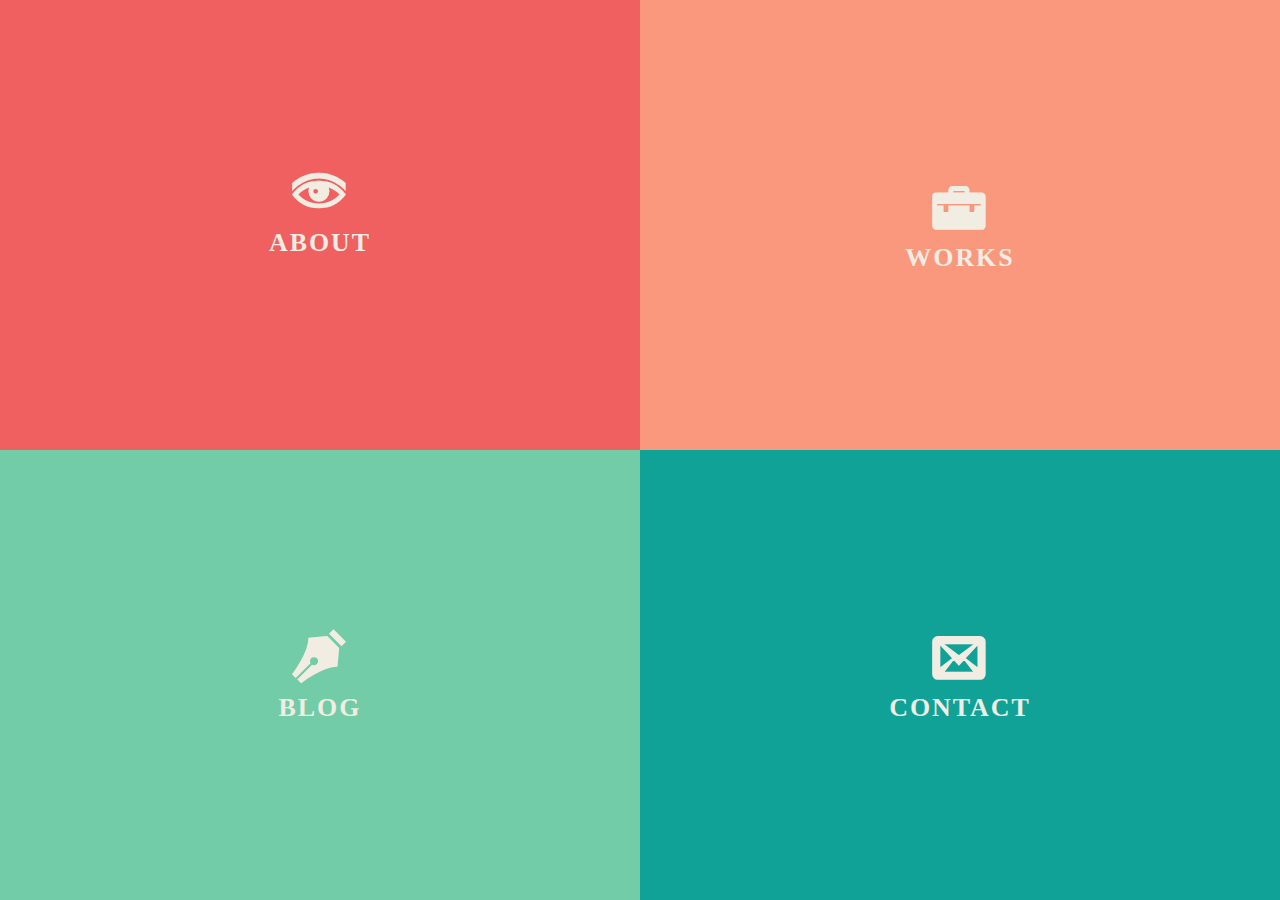
==== index.html @ 3690041a "demo1" ====
<!DOCTYPE html>
<html lang="en">
	<head>
		<meta charset="UTF-8" />
		<meta http-equiv="X-UA-Compatible" content="IE=edge,chrome=1"> 
		<meta name="viewport" content="width=device-width, initial-scale=1.0"> 
		<title>Fullscreen Layout with Page Transitions</title>
		<meta name="description" content="Fullscreen Layout with Page Transitions" />
		<meta name="keywords" content="fullscreen layout, boxes, responsive, page transitions, css transitions, jquery, portfolio, template" />
		<meta name="author" content="Codrops" />
		<link rel="shortcut icon" href="../favicon.ico"> 
		<link rel="stylesheet" type="text/css" href="css/component.css" />
		<script src="js/modernizr.custom.js"></script>
	</head>
	<body>
		<div class="container">	
			<div id="bl-main" class="bl-main">
				<section>
					<div class="bl-box">
						<h2 class="bl-icon bl-icon-about">About</h2>
					</div>
					<div class="bl-content">
						<h2>About this layout</h2>
						<p>This responsive layout is based on an initial grid of four boxes. Once a box is clicked, it gets resized to fullscreen and the other boxes scale down and fade out. In the work section we experiment with another transition which is to show a panel by making it appear from the bottom while scaling the current one down. To see it in action, open the work section and click on one of the portfolio items and navigate through them.</p>
						<p>
							<a href="http://tympanus.net/Development/ResponsiveMultiLevelMenu/"><strong>&laquo; Previous Demo</strong></a> |
							<a href="http://tympanus.net/codrops/?p=14783"><strong>Back to the Codrops Article</strong></a>
						</p>
					</div>
					<span class="bl-icon bl-icon-close"></span>
				</section>
				<section id="bl-work-section">
					<div class="bl-box">
						<h2 class="bl-icon bl-icon-works">Works</h2>
					</div>
					<div class="bl-content">
						<h2>My Works</h2>
						<p>Mung bean maize dandelion sea lettuce catsear bunya nuts ricebean tatsoi caulie horseradish pea.</p>
						<ul id="bl-work-items">
							<li data-panel="panel-1"><a href="#"><img src="images/1.jpg" /></a></li>
							<li data-panel="panel-2"><a href="#"><img src="images/2.jpg" /></a></li>
							<li data-panel="panel-3"><a href="#"><img src="images/3.jpg" /></a></li>
							<li data-panel="panel-4"><a href="#"><img src="images/4.jpg" /></a></li>
						</ul>
						<p>Illustrations by <a href="http://dribbble.com/isaac317/click">Isaac Montemayor</a></p>
					</div>
					<span class="bl-icon bl-icon-close"></span>
				</section>
				<section>
					<div class="bl-box">
						<h2 class="bl-icon bl-icon-blog">Blog</h2>
					</div>
					<div class="bl-content">
						<h2>My Musings</h2>
						<article>
							<h3>Being a Freelance Designer</h3>
							<p>Stumptown helvetica cardigan, odd future seitan tattooed flannel. Kale chips direct trade cray beard. 8-bit etsy butcher post-ironic blog lo-fi mcsweeney's, sustainable pickled umami flexitarian DIY ethical plaid trust fund. Wolf cred organic, terry richardson aesthetic four loko occupy vegan chillwave readymade deep... <a href="#">Read more</a></p>
						</article>
						<article>
							<h3>Working with Photoshop</h3>
							<p>Cosby sweater odd future gluten-free actually dreamcatcher. Fixie cray vice sriracha disrupt, lo-fi pitchfork mcsweeney's swag YOLO meh chambray etsy. Keytar sriracha fanny pack church-key hashtag vice blog. 3 wolf moon VHS helvetica, raw denim deep v shoreditch seitan twee... <a href="#">Read more</a></p>
						</article>
						<article>
							<h3>Making use of Icon Fonts</h3>
							<p>Locavore irony gastropub chillwave, butcher meggings flexitarian pinterest master cleanse godard. Intelligentsia pop-up neutra, williamsburg gastropub godard pinterest swag deep v umami lomo. Butcher next level 90's wolf bushwick, narwhal photo booth YOLO kale chips whatever small batch. Meh viral ethical hella cardigan portland, street art mlkshk meggings mixtape kale chips cliche messenger bag pitchfork... <a href="#">Read more</a></p>
						</article>
						<article>
							<h3>Being a Freelance Designer</h3>
							<p>Stumptown helvetica cardigan, odd future seitan tattooed flannel. Kale chips direct trade cray beard. 8-bit etsy butcher post-ironic blog lo-fi mcsweeney's, sustainable pickled umami flexitarian DIY ethical plaid trust fund. Wolf cred organic, terry richardson aesthetic four loko occupy vegan chillwave readymade deep... <a href="#">Read more</a></p>
						</article>
						<article>
							<h3>Working with Photoshop</h3>
							<p>Cosby sweater odd future gluten-free actually dreamcatcher. Fixie cray vice sriracha disrupt, lo-fi pitchfork mcsweeney's swag YOLO meh chambray etsy. Keytar sriracha fanny pack church-key hashtag vice blog. 3 wolf moon VHS helvetica, raw denim deep v shoreditch seitan twee... <a href="#">Read more</a></p>
						</article>
						<article>
							<h3>Making use of Icon Fonts</h3>
							<p>Locavore irony gastropub chillwave, butcher meggings flexitarian pinterest master cleanse godard. Intelligentsia pop-up neutra, williamsburg gastropub godard pinterest swag deep v umami lomo. Butcher next level 90's wolf bushwick, narwhal photo booth YOLO kale chips whatever small batch. Meh viral ethical hella cardigan portland, street art mlkshk meggings mixtape kale chips cliche messenger bag pitchfork... <a href="#">Read more</a></p>
						</article>
					</div>
					<span class="bl-icon bl-icon-close"></span>
				</section>
				<section>
					<div class="bl-box">
						<h2 class="bl-icon bl-icon-contact">Contact</h2>
					</div>
					<div class="bl-content">
						<h2>Get in touch</h2>
						<p>Pinterest semiotics single-origin coffee craft beer thundercats irony, tumblr bushwick intelligentsia pickled. Narwhal mustache godard master cleanse street art, occupy ugh selfies put a bird on it cray salvia four loko gluten-free shoreditch. Occupy american apparel freegan cliche. Mustache trust fund 8-bit jean shorts mumblecore thundercats. Pour-over small batch forage cray, banjo post-ironic flannel keffiyeh cred ethnic semiotics next level tousled fashion axe. Sustainable cardigan keytar fap bushwick bespoke.</p>
					</div>
					<span class="bl-icon bl-icon-close"></span>
				</section>
				<!-- Panel items for the works -->
				<div class="bl-panel-items" id="bl-panel-work-items">
					<div data-panel="panel-1">
						<div>
							<img src="images/1.jpg" />
							<h3>Fixie bespoke</h3>
							<p>Iphone artisan direct trade ethical Austin. Fixie bespoke banh mi ugh, deep v vinyl hashtag. Tumblr gentrify keffiyeh pop-up iphone twee biodiesel. Occupy american apparel freegan cliche. Mustache trust fund 8-bit jean shorts mumblecore thundercats. Pour-over small batch forage cray, banjo post-ironic flannel keffiyeh cred ethnic semiotics next level tousled fashion axe. Sustainable cardigan keytar fap bushwick bespoke.</p>
						</div>
					</div>
					<div data-panel="panel-2">
						<div>
							<img src="images/2.jpg" />
							<h3>Chillwave mustache</h3>
							<p>Squid vinyl scenester literally pug, hashtag tofu try-hard typewriter polaroid craft beer mlkshk cardigan photo booth PBR. Chillwave 90's gentrify american apparel carles disrupt. Pinterest semiotics single-origin coffee craft beer thundercats irony, tumblr bushwick intelligentsia pickled. Narwhal mustache godard master cleanse street art, occupy ugh selfies put a bird on it cray salvia four loko gluten-free shoreditch.</p>
						</div>
					</div>
					<div data-panel="panel-3">
						<div>
							<img src="images/3.jpg" />
							<h3>Austin hella</h3>
							<p>Ethical cray wayfarers leggings vice, seitan banksy small batch ethnic master cleanse. Pug chillwave etsy, scenester meh occupy blue bottle tousled blog tonx pinterest selvage mixtape swag cosby sweater. Synth tousled direct trade, hella Austin craft beer ugh chambray.</p>
						</div>
					</div>
					<div data-panel="panel-4">
						<div>
							<img src="images/4.jpg" />
							<h3>Brooklyn dreamcatcher</h3>
							<p>Fashion axe 90's pug fap. Blog wayfarers brooklyn dreamcatcher, bicycle rights retro YOLO. Wes anderson lomo 90's food truck 3 wolf moon, twee jean shorts. Iphone small batch twee wolf yr before they sold out. Brooklyn echo park cred, portland pug selvage flannel seitan tousled mcsweeney's.</p>
						</div>
					</div>
					<nav>
						<span class="bl-next-work">&gt; Next Project</span>
						<span class="bl-icon bl-icon-close"></span>
					</nav>
				</div>
			</div>
		</div><!-- /container -->
		<script src="https://ajax.googleapis.com/ajax/libs/jquery/1.9.1/jquery.min.js"></script>
		<script src="js/boxlayout.js"></script>
		<script>
			$(function() {
				Boxlayout.init();
			});
		</script>
	</body>
</html>
---- css/component.css ----
@import url(http://fonts.googleapis.com/css?family=Lato:300,400,700);

@font-face {
	font-family: 'icomoon';
	src:url('../fonts/icomoon.eot');
	src:url('../fonts/icomoon.eot?#iefix') format('embedded-opentype'),
		url('../fonts/icomoon.woff') format('woff'),
		url('../fonts/icomoon.ttf') format('truetype'),
		url('../fonts/icomoon.svg#icomoon') format('svg');
	font-weight: normal;
	font-style: normal;
}

body, html { font-size: 100%; padding: 0; margin: 0; height: 100%;}

*,
*:after,
*:before {
	-webkit-box-sizing: border-box;
	-moz-box-sizing: border-box;
	box-sizing: border-box;
}

body {
    font-family: 'Lato', Calibri, Arial, sans-serif;
    color: #f2ede3;
    background: #333;
    font-size: 0.9em;
    font-weight: 300;
}

a {
	color: #f0f0f0;
	text-decoration: none;
	font-weight: 700;
	letter-spacing: 2px;
	padding: 0 5px;
	text-transform: uppercase;
	font-size: 80%;
}

a:hover {
	color: #fff;
}

.container { height: 100%; }

.bl-main {
	position: absolute;
	width: 100%;
	height: 100%;
	overflow: hidden;
}

.bl-main > section {
	position: absolute;
	width: 50%;
	height: 50%;
}

.bl-main > section:first-child {
	top: 0;
	left: 0;
	background: #F06060;
}

.bl-main > section:nth-child(2) {
	top: 0;
	left: 50%;
	background: #FA987D;
}

.bl-main > section:nth-child(3) {
	top: 50%;
	left: 0;
	background: #72CCA7;
}

.bl-main > section:nth-child(4) {
	top: 50%;
	left: 50%;
	background: #10A296;
}

.bl-box {
	position: relative;
	width: 100%;
	height: 100%;
	cursor: pointer;
	opacity: 1;
	/* Centering with flexbox */
    display: -webkit-box;
    display: -moz-box;
    display: -ms-flexbox;
    display: -webkit-flex;
    display: flex;
    -webkit-flex-direction: row;
    -ms-flex-direction: row;
    flex-direction: row;
    -webkit-flex-wrap: wrap;
    -ms-flex-wrap: wrap;
    flex-wrap: wrap;
    -webkit-box-pack: center;
    -moz-box-pack: center;
    -webkit-justify-content: center;
    -ms-flex-pack: center;
    justify-content: center;
    -webkit-box-align: center;
    -moz-box-align: center;
    -webkit-align-items: center;
    -ms-flex-align: center;
    align-items: center;
}

.bl-box h2 {
	text-align: center;
	margin: 0;
	padding: 20px;
	width: 100%;
	font-size: 1.8em;
	letter-spacing: 2px;
	font-weight: 700;
	text-transform: uppercase;
}

.bl-icon {
	font-family: 'icomoon';
	speak: none;
	font-style: normal;
	font-weight: normal;
	font-variant: normal;
	text-transform: none;
	line-height: 1;
	cursor: pointer;
	-webkit-font-smoothing: antialiased;
}

.bl-icon:before {
	display: block;
	font-size: 2em;
	margin-bottom: 10px;
}

.bl-icon-about:before {
	content: "\e000";
}

.bl-icon-works:before {
	content: "\e001";
}

.bl-icon-blog:before {
	content: "\e002";
}

.bl-icon-contact:before {
	content: "\e003";
}

.bl-main > section .bl-icon-close {
	position: absolute;
	top: 20px;
	right: 20px;
	cursor: pointer;
	z-index: 100;
	opacity: 0;
	pointer-events: none;
}

.bl-icon-close:before {
	content: "\e005";
}

.bl-content, 
div.bl-panel-items > div > div {
	opacity: 0;
	pointer-events: none;
	position: absolute;
	top: 60px;
	left: 30px;
	right: 30px;
	bottom: 30px;
	padding: 0 20px;
	overflow: hidden;
	overflow-y: auto;
}

/* Custom content */

.bl-content p {
	margin: 0 auto;
	padding-bottom: 15px;
	font-size: 1.7em;
	line-height: 1.8;
}

.bl-content h2 {
	font-size: 3em;
	font-weight: 300;
	margin: 0 0 20px 0;
}

.bl-content article {
	padding: 20px 40px 20px 0px;
}

.bl-content article h3 {
	font-weight: 700;
	letter-spacing: 2px;
	text-transform: uppercase;
	margin: 0 0 10px 0;
	padding-top: 20px;
	font-size: 1.4em;
}

.bl-content article a {
	color: rgba(0,0,0,0.2);
}

.bl-content > ul {
	list-style: none;
	padding: 0;
	margin: 0;
} 

.bl-content > ul li {
	display: inline-block;
	width: 20%;
	margin: 1%;
}

.bl-content > ul li a {
	display: block;
	padding: 0;
	border: 8px solid rgba(0,0,0,0.1);
}

.bl-content > ul li a img {
	display: block;
	max-width: 100%;
}

/* Panel Items */

div.bl-panel-items,
div.bl-panel-items > div {
	width: 100%;
	height: 100%;
	top: 0;
	left: 0;
	position: absolute;
}

div.bl-panel-items > div > div {
	width: 60%;
	margin: 0 auto;
	opacity: 1;
	bottom: 90px;
	top: 90px;
	pointer-events: auto;
}

div.bl-panel-items > div > div h3 {
	font-size: 2.4em;
	font-weight: 300;
	margin: 0 0 20px 0;
}

div.bl-panel-items > div > div p {
	font-size: 1.3em;
}

div.bl-panel-items > div > div img {
	float: left;
	margin: 0 20px 20px 0;
	max-width: 100%;
}

div.bl-panel-items {
	top: 100%;
	z-index: 9999;
}

div.bl-panel-items > div {
	background: #3ba5db;
	z-index: 0;
	opacity: 0;
	-webkit-transform: translateY(0);
	-webkit-transition: -webkit-transform 0.5s ease-in-out, opacity 0s linear 0.5s;
	-moz-transform: translateY(0);
	-moz-transition: -moz-transform 0.5s ease-in-out, opacity 0s linear 0.5s;
	transform: translateY(0);
	transition: transform 0.5s ease-in-out, opacity 0s linear 0.5s;
	-ms-transform: translateY(0);
}

div.bl-panel-items nav {
	position: absolute;
	z-index: 9999;
	width: 216px;
	left: 50%;
	top: 0px;
	margin-left: -108px;
	opacity: 0;
	-webkit-transition: opacity 0.2s ease-in-out 0.5s;
	-moz-transition: opacity 0.2s ease-in-out 0.5s;
	transition: opacity 0.2s ease-in-out 0.5s;
}

div.bl-panel-items.bl-panel-items-show nav span {
	float: left;
	margin: 5px;
}

div.bl-panel-items nav span.bl-next-work {
	font-weight: 700;
	letter-spacing: 2px;
	display: block;
	text-transform: uppercase;
	line-height: 2em;
	cursor: pointer;
	margin-right: 2em;
}

div.bl-panel-items.bl-panel-items-show nav {
	opacity: 1;
	top: -70px;
}

div.bl-panel-items > div.bl-show-work {
	z-index: 1000;
	opacity: 1;
	-webkit-transform: translateY(-100%);
	-webkit-transition: -webkit-transform 0.5s ease-in-out;
	-moz-transform: translateY(-100%);
	-moz-transition: -moz-transform 0.5s ease-in-out;
	transform: translateY(-100%);
	transition: transform 0.5s ease-in-out;
	-ms-transform: translateY(-100%);
}

div.bl-panel-items > div.bl-hide-current-work {
	opacity: 0;
	-webkit-transition: -webkit-transform 0.5s ease-in-out, opacity 0.5s ease-in-out;
	-webkit-transform: translateY(-100%) scale(0.5);
	-moz-transition: -moz-transform 0.5s ease-in-out, opacity 0.5s ease-in-out;
	-moz-transform: translateY(-100%) scale(0.5);
	transition: transform 0.5s ease-in-out, opacity 0.5s ease-in-out;
	transform: translateY(-100%) scale(0.5);
	-ms-transform: translateY(-100%) scale(0.5);
	z-index: 0;
}

/* Transition classes and properties */
/* Separated for a better overview and control */

.bl-main > section {
	-webkit-transition: all 0.5s ease-in-out;
	-moz-transition: all 0.5s ease-in-out;
	transition: all 0.5s ease-in-out;
}

.bl-main > section.bl-expand {
	width: 100%;
	height: 100%;
	top: 0;
	left: 0;
}

.bl-main > section.bl-expand-top {
	z-index: 100;
}

.bl-main > section:first-child.bl-expand {
	background: #EE4444;
}
.bl-main > section:nth-child(2).bl-expand {
	background: #F98262;
}
.bl-main > section:nth-child(3).bl-expand {
	background: #4BBE8E;
}
.bl-main > section:nth-child(4).bl-expand {
	background: #0D8278;
}

.bl-main.bl-expand-item > section:not(.bl-expand),
.bl-main.bl-expand-item > section.bl-scale-down {
	-webkit-transform: scale(0.5);
	-moz-transform: scale(0.5);
	-ms-transform: scale(0.5);
	transform: scale(0.5);
	opacity: 0;
}

.bl-box {
	-webkit-transition: opacity 0.2s linear 0.5s;
	-moz-transition: opacity 0.2s linear 0.5s;
	transition: opacity 0.2s linear 0.5s;
}

section.bl-expand .bl-box {
	opacity: 0;
	-webkit-transition: opacity 0s linear;
	-moz-transition: opacity 0s linear;
	transition: opacity 0s linear;
}

.bl-box h2 {
	-webkit-transition: all 0.2s ease-in-out;
	-moz-transition: all 0.2s ease-in-out;
	transition: all 0.2s ease-in-out;
}

.no-touch section:not(.bl-expand) .bl-box:hover h2 {
	-webkit-transform: translateY(-15px);
	-moz-transform: translateY(-15px);
	-ms-transform: translateY(-15px);
	transform: translateY(-15px);
}

.bl-content,
.bl-icon-close {
	-webkit-transition: opacity 0.1s linear 0s;
	-moz-transition: opacity 0.1s linear 0s;
	transition: opacity 0.1s linear 0s;
}

section.bl-expand .bl-content,
section.bl-expand .bl-icon-close {
	pointer-events: auto;
	opacity: 1;
	-webkit-transition: opacity 0.3s linear 0.5s;
	-moz-transition: opacity 0.3s linear 0.5s;
	transition: opacity 0.3s linear 0.5s;
}

@media screen and (max-width: 46.5em) {
	.bl-content,
	.bl-box {
		font-size: 75%;
	}

	.bl-expand .bl-box {
		height: 130px;
	}

	.bl-content > ul li {
		width: 40%;
	}
}
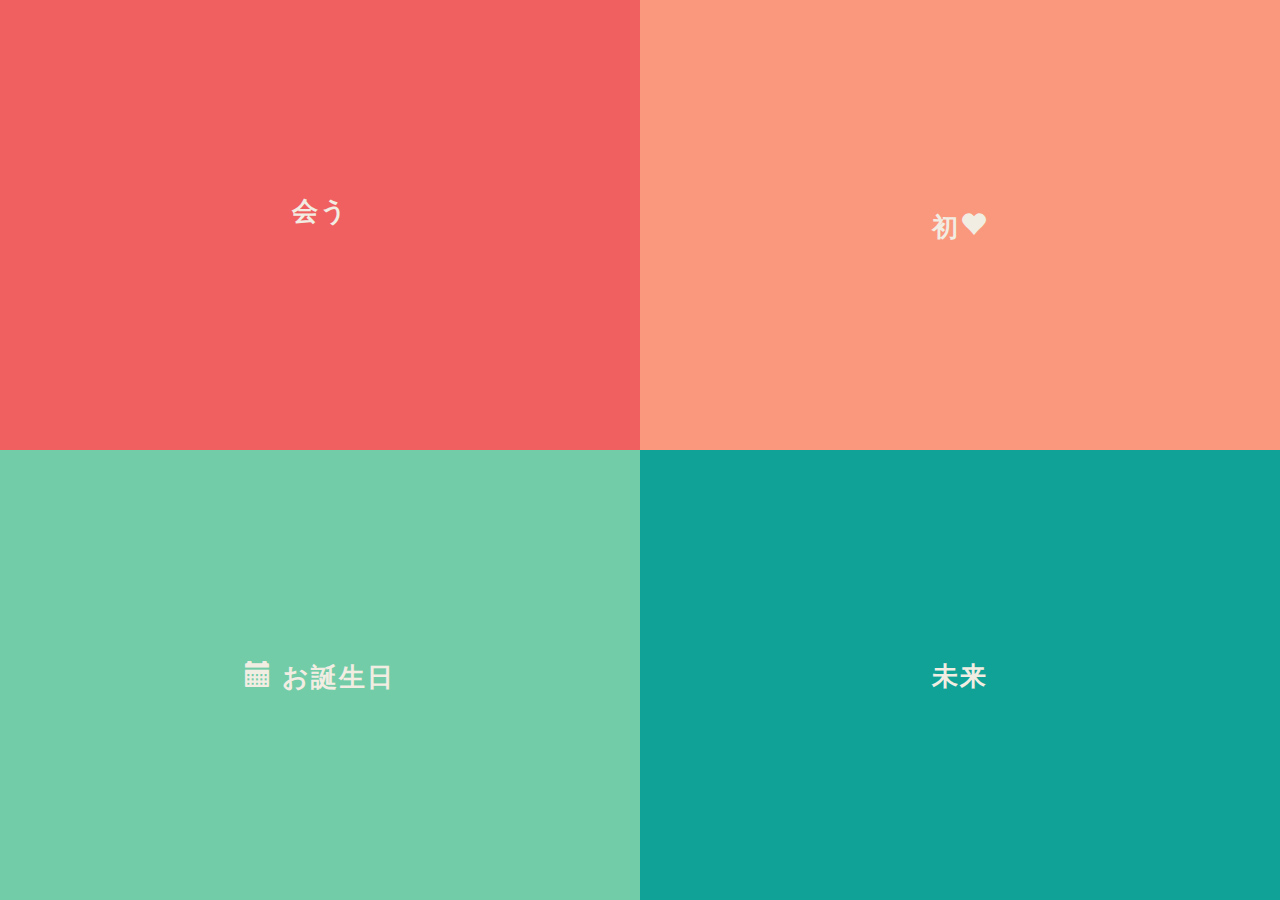
==== commit abb304c3: "demo2" ====
--- a/index.html
+++ b/index.html
@@ -4,88 +4,87 @@
 		<meta charset="UTF-8" />
 		<meta http-equiv="X-UA-Compatible" content="IE=edge,chrome=1"> 
 		<meta name="viewport" content="width=device-width, initial-scale=1.0"> 
-		<title>Fullscreen Layout with Page Transitions</title>
+		<title>K. & Charlotte</title>
 		<meta name="description" content="Fullscreen Layout with Page Transitions" />
 		<meta name="keywords" content="fullscreen layout, boxes, responsive, page transitions, css transitions, jquery, portfolio, template" />
 		<meta name="author" content="Codrops" />
 		<link rel="shortcut icon" href="../favicon.ico"> 
+        <link rel="stylesheet" href="https://maxcdn.bootstrapcdn.com/bootstrap/3.3.7/css/bootstrap.min.css">
+  <script src="https://ajax.googleapis.com/ajax/libs/jquery/3.2.1/jquery.min.js"></script>
+  <script src="https://maxcdn.bootstrapcdn.com/bootstrap/3.3.7/js/bootstrap.min.js"></script>
 		<link rel="stylesheet" type="text/css" href="css/component.css" />
 		<script src="js/modernizr.custom.js"></script>
 	</head>
+<style>
+  .container{
+    margin-left:0px;
+    margin-right:0px;
+    padding-right:0;
+    padding-left:0;
+  }
+  .bl-next-work{
+    display:none;
+    visibility:hidden;
+    
+  }
+  .bl-content{text-align: center;}
+  
+
+  
+      
+  
+</style>
 	<body>
 		<div class="container">	
 			<div id="bl-main" class="bl-main">
 				<section>
-					<div class="bl-box">
-						<h2 class="bl-icon bl-icon-about">About</h2>
+					<div class="bl-box">                      
+						<h2 class="bl-icon bl-icon-about">会う</h2>
 					</div>
 					<div class="bl-content">
-						<h2>About this layout</h2>
-						<p>This responsive layout is based on an initial grid of four boxes. Once a box is clicked, it gets resized to fullscreen and the other boxes scale down and fade out. In the work section we experiment with another transition which is to show a panel by making it appear from the bottom while scaling the current one down. To see it in action, open the work section and click on one of the portfolio items and navigate through them.</p>
-						<p>
-							<a href="http://tympanus.net/Development/ResponsiveMultiLevelMenu/"><strong>&laquo; Previous Demo</strong></a> |
-							<a href="http://tympanus.net/codrops/?p=14783"><strong>Back to the Codrops Article</strong></a>
-						</p>
+                      <h2>黑教團 - 2010</h2>
+                      <p>
+                        小飄為壇主，BK是......
+                      </p>
+                      <p>
+                        雖然有被你欺負過的日子，但我們一起去過CW　RG　博物館,那都是我們珍貴的回憶。
+                      </p>
 					</div>
 					<span class="bl-icon bl-icon-close"></span>
 				</section>
 				<section id="bl-work-section">
 					<div class="bl-box">
-						<h2 class="bl-icon bl-icon-works">Works</h2>
+						<h2 class="bl-icon bl-icon-works">初<span class="glyphicon glyphicon-heart"></span></h2>
 					</div>
 					<div class="bl-content">
-						<h2>My Works</h2>
-						<p>Mung bean maize dandelion sea lettuce catsear bunya nuts ricebean tatsoi caulie horseradish pea.</p>
+						<h2>7/F 空中花園</h2>
 						<ul id="bl-work-items">
 							<li data-panel="panel-1"><a href="#"><img src="images/1.jpg" /></a></li>
-							<li data-panel="panel-2"><a href="#"><img src="images/2.jpg" /></a></li>
-							<li data-panel="panel-3"><a href="#"><img src="images/3.jpg" /></a></li>
-							<li data-panel="panel-4"><a href="#"><img src="images/4.jpg" /></a></li>
-						</ul>
-						<p>Illustrations by <a href="http://dribbble.com/isaac317/click">Isaac Montemayor</a></p>
+						</ul><p>
+                      Don't Click
+                      </p>
+
 					</div>
 					<span class="bl-icon bl-icon-close"></span>
 				</section>
 				<section>
 					<div class="bl-box">
-						<h2 class="bl-icon bl-icon-blog">Blog</h2>
+						<h2 class="bl-icon bl-icon-blog"><span class="glyphicon glyphicon-calendar"></span> お誕生日</h2>
 					</div>
 					<div class="bl-content">
-						<h2>My Musings</h2>
-						<article>
-							<h3>Being a Freelance Designer</h3>
-							<p>Stumptown helvetica cardigan, odd future seitan tattooed flannel. Kale chips direct trade cray beard. 8-bit etsy butcher post-ironic blog lo-fi mcsweeney's, sustainable pickled umami flexitarian DIY ethical plaid trust fund. Wolf cred organic, terry richardson aesthetic four loko occupy vegan chillwave readymade deep... <a href="#">Read more</a></p>
-						</article>
-						<article>
-							<h3>Working with Photoshop</h3>
-							<p>Cosby sweater odd future gluten-free actually dreamcatcher. Fixie cray vice sriracha disrupt, lo-fi pitchfork mcsweeney's swag YOLO meh chambray etsy. Keytar sriracha fanny pack church-key hashtag vice blog. 3 wolf moon VHS helvetica, raw denim deep v shoreditch seitan twee... <a href="#">Read more</a></p>
-						</article>
-						<article>
-							<h3>Making use of Icon Fonts</h3>
-							<p>Locavore irony gastropub chillwave, butcher meggings flexitarian pinterest master cleanse godard. Intelligentsia pop-up neutra, williamsburg gastropub godard pinterest swag deep v umami lomo. Butcher next level 90's wolf bushwick, narwhal photo booth YOLO kale chips whatever small batch. Meh viral ethical hella cardigan portland, street art mlkshk meggings mixtape kale chips cliche messenger bag pitchfork... <a href="#">Read more</a></p>
-						</article>
-						<article>
-							<h3>Being a Freelance Designer</h3>
-							<p>Stumptown helvetica cardigan, odd future seitan tattooed flannel. Kale chips direct trade cray beard. 8-bit etsy butcher post-ironic blog lo-fi mcsweeney's, sustainable pickled umami flexitarian DIY ethical plaid trust fund. Wolf cred organic, terry richardson aesthetic four loko occupy vegan chillwave readymade deep... <a href="#">Read more</a></p>
-						</article>
-						<article>
-							<h3>Working with Photoshop</h3>
-							<p>Cosby sweater odd future gluten-free actually dreamcatcher. Fixie cray vice sriracha disrupt, lo-fi pitchfork mcsweeney's swag YOLO meh chambray etsy. Keytar sriracha fanny pack church-key hashtag vice blog. 3 wolf moon VHS helvetica, raw denim deep v shoreditch seitan twee... <a href="#">Read more</a></p>
-						</article>
-						<article>
-							<h3>Making use of Icon Fonts</h3>
-							<p>Locavore irony gastropub chillwave, butcher meggings flexitarian pinterest master cleanse godard. Intelligentsia pop-up neutra, williamsburg gastropub godard pinterest swag deep v umami lomo. Butcher next level 90's wolf bushwick, narwhal photo booth YOLO kale chips whatever small batch. Meh viral ethical hella cardigan portland, street art mlkshk meggings mixtape kale chips cliche messenger bag pitchfork... <a href="#">Read more</a></p>
-						</article>
+						<h1>Charlotte : 4/20<span class="glyphicon glyphicon-heart"></span></h1><br>
+                      <h1>K. : 2/5</h1>
+
 					</div>
 					<span class="bl-icon bl-icon-close"></span>
 				</section>
 				<section>
 					<div class="bl-box">
-						<h2 class="bl-icon bl-icon-contact">Contact</h2>
+						<h2 class="bl-icon bl-icon-contact">未来</h2>
 					</div>
 					<div class="bl-content">
-						<h2>Get in touch</h2>
-						<p>Pinterest semiotics single-origin coffee craft beer thundercats irony, tumblr bushwick intelligentsia pickled. Narwhal mustache godard master cleanse street art, occupy ugh selfies put a bird on it cray salvia four loko gluten-free shoreditch. Occupy american apparel freegan cliche. Mustache trust fund 8-bit jean shorts mumblecore thundercats. Pour-over small batch forage cray, banjo post-ironic flannel keffiyeh cred ethnic semiotics next level tousled fashion axe. Sustainable cardigan keytar fap bushwick bespoke.</p>
+						<h1>ずっと一緒にいたい</h1>
+						
 					</div>
 					<span class="bl-icon bl-icon-close"></span>
 				</section>
@@ -94,8 +93,10 @@
 					<div data-panel="panel-1">
 						<div>
 							<img src="images/1.jpg" />
-							<h3>Fixie bespoke</h3>
-							<p>Iphone artisan direct trade ethical Austin. Fixie bespoke banh mi ugh, deep v vinyl hashtag. Tumblr gentrify keffiyeh pop-up iphone twee biodiesel. Occupy american apparel freegan cliche. Mustache trust fund 8-bit jean shorts mumblecore thundercats. Pour-over small batch forage cray, banjo post-ironic flannel keffiyeh cred ethnic semiotics next level tousled fashion axe. Sustainable cardigan keytar fap bushwick bespoke.</p>
+							<h2>告白</h2>
+						<p>7/7</p>
+                      <h2>手を繋ぐ</h2>
+						<p>7/11</p>
 						</div>
 					</div>
 					<div data-panel="panel-2">
--- a/css/component.css
+++ b/css/component.css
@@ -141,21 +141,7 @@
 	margin-bottom: 10px;
 }
 
-.bl-icon-about:before {
-	content: "\e000";
-}
-
-.bl-icon-works:before {
-	content: "\e001";
-}
-
-.bl-icon-blog:before {
-	content: "\e002";
-}
-
-.bl-icon-contact:before {
-	content: "\e003";
-}
+
 
 .bl-main > section .bl-icon-close {
 	position: absolute;
@@ -232,7 +218,7 @@
 .bl-content > ul li a {
 	display: block;
 	padding: 0;
-	border: 8px solid rgba(0,0,0,0.1);
+
 }
 
 .bl-content > ul li a img {
@@ -446,6 +432,6 @@
 	}
 
 	.bl-content > ul li {
-		width: 40%;
+		width: 100%;
 	}
 }